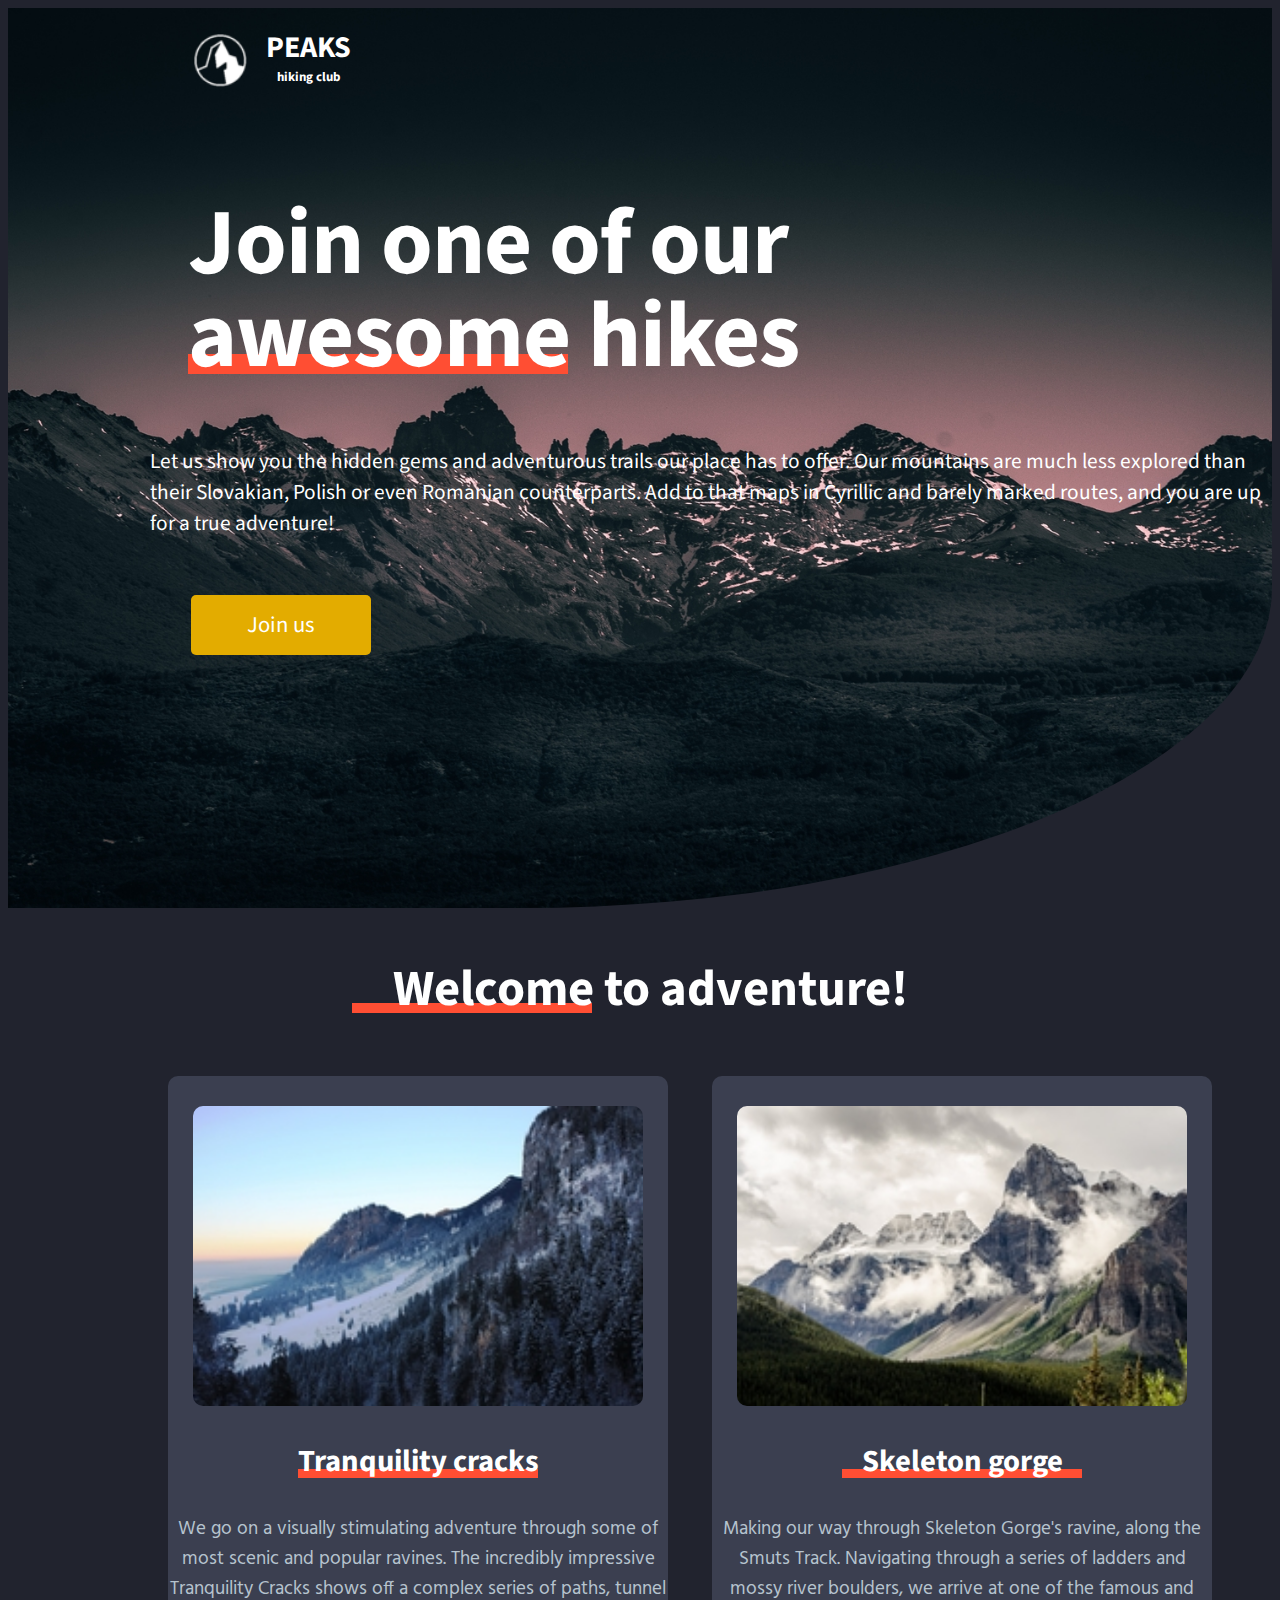
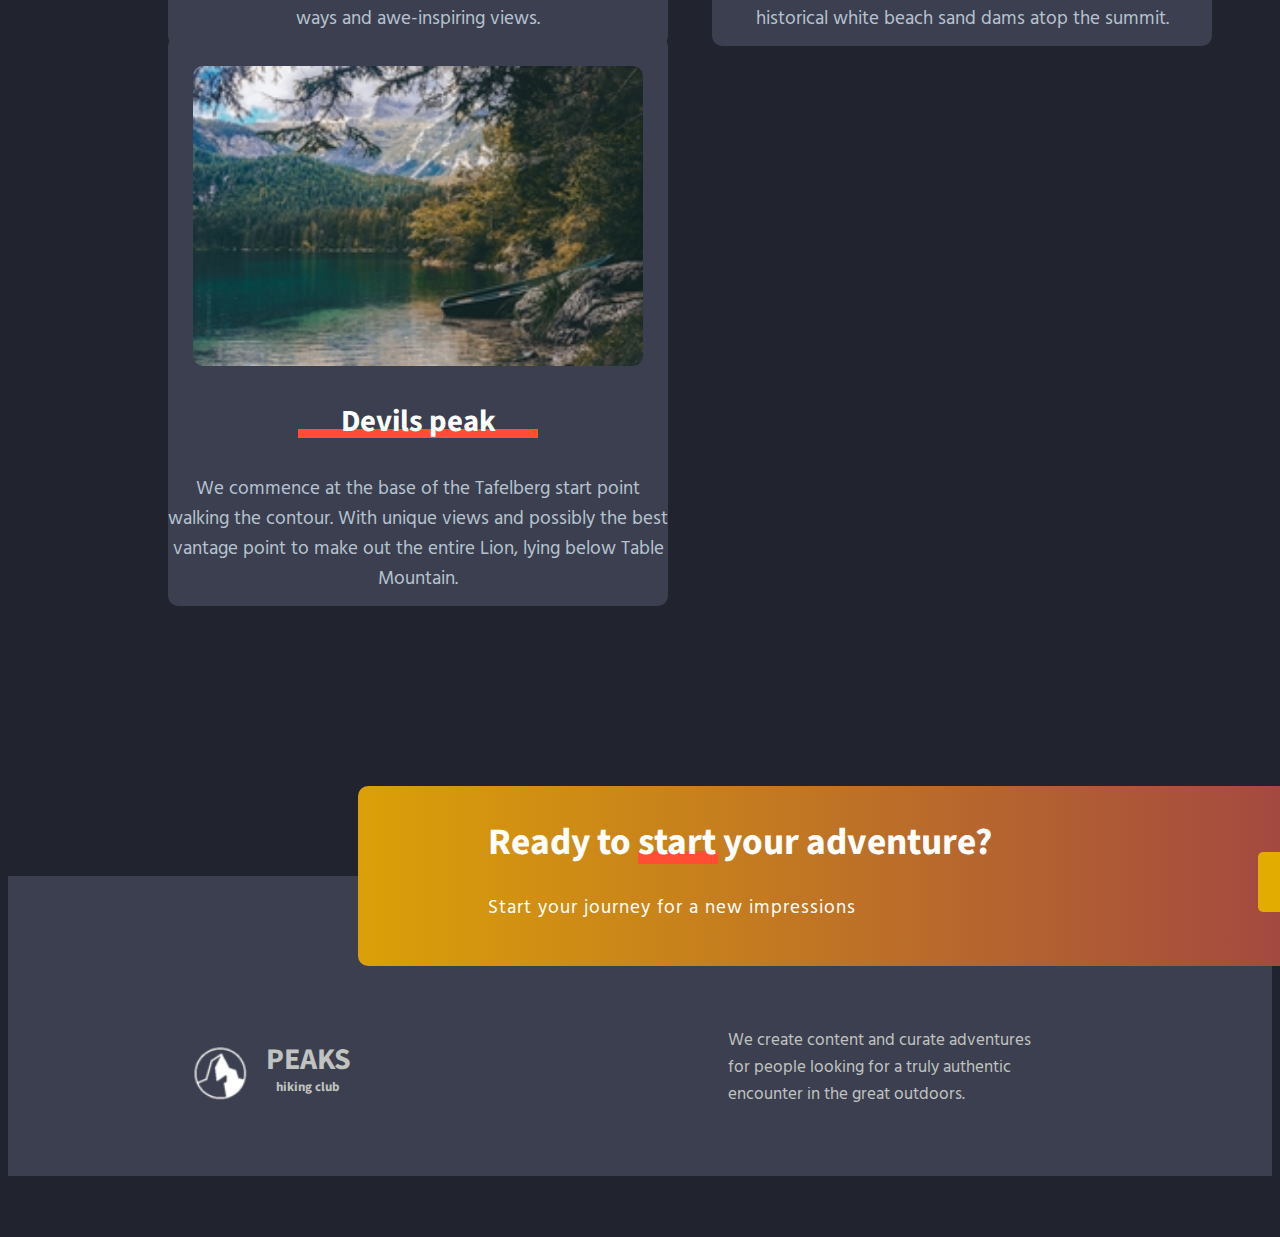
==== FL11_HW3/homework/index.html @ 76aefe90 "Add files via upload" ====
<!DOCTYPE html>
<html lang="en">

  <head>
    <meta charset="UTF-8">
    <meta name="viewport" content="width=device-width, initial-scale=1.0">
    <meta http-equiv="X-UA-Compatible" content="ie=edge">
    <link href="https://fonts.googleapis.com/css?family=Hind:400,600%7CSource+Sans+Pro:400,600,700%7CFresca" rel="stylesheet"/>

    <!-- Styles should be switched here: -->

    <link rel="stylesheet" type="text/css" href="css/style1.css">
    <link rel="stylesheet" type="text/css" href="css/style2.css">
<!--     <link rel="stylesheet" type="text/css" href="css/style2.css">-->

    <title>PEAKS hiking club</title>
  </head>

  <body>
    <header class="header">
      <div class="header-wrap">
        <div class="landing-logo">
          <img src="img/m-logo.png" alt="logo" />
          <p>PEAKS<span>hiking club</span></p>
        </div>
        <p class="header_heading">
          Join one of our
          awesome hikes
        </p>
        <p class="header_text">
          Let us show you the hidden gems and adventurous trails our place has to offer.
          Our mountains are much less explored than their Slovakian,
          Polish or even Romanian counterparts. Add to that maps in Cyrillic and barely marked routes,
          and you are up for a true adventure!
        </p>
        <button class="header_button">Join us</button>
      </div>
    </header>
    <main class="section">
      <p class="section_text">
        Welcome to adventure!
      </p>
      <div class="section_card_wrap">
        <div class="section_card">
          <img class="section_card_img"
               src="img/m-1.jpg"
               alt="experts"/>
          <p class="section_card_heading" id="text">
            Tranquility cracks
            <span class="section_card_underline"></span>
          </p>
          <p class="section_card_text">
            We go on a visually stimulating adventure through some of most scenic and popular ravines.
            The incredibly impressive Tranquility Cracks shows off a complex series of paths, tunnel ways and awe-inspiring views.
          </p>
        </div>
        <div class="section_card">
          <img class="section_card_img"
               src="img/m-2.jpg"
               alt="content formats"/>
          <p class="section_card_heading">
            Skeleton gorge
            <span class="section_card_underline"></span>
          </p>
          <p class="section_card_text">
            Making our way through Skeleton Gorge's ravine, along the Smuts Track.
            Navigating through a series of ladders and mossy river boulders, we arrive at one of the famous and historical white beach sand dams atop the summit.
          </p>
        </div>
        <div class="section_card">
          <img class="section_card_img"
               src="img/m-3.jpg"
               alt="certificate"/>
          <p class="section_card_heading">
            Devils peak
            <span class="section_card_underline"></span>
          </p>
          <p class="section_card_text">
            We commence at the base of the Tafelberg start point walking the contour.
            With unique views and possibly the best vantage point to make out the entire Lion, lying below Table Mountain.
          </p>
        </div>
      </div>
      <div class="section_banner">
        <div class="section_banner_text_wrap">
          <p class="section_banner_heading">
            Ready to <span class="under2"></span>start your adventure?
          </p>
          <p class="section_banner_text">
            Start your journey for a new impressions
          </p>
        </div>
        <button class="section_banner_button">Join us</button>
      </div>
    </main>
    <footer class="footer">
      <div class="footer-wrap">
        <div class="footer_logo landing-logo">
          <img src="img/m-logo.png" alt="logo" />
          <p>PEAKS<span>hiking club</span></p>
        </div>
        <p class="footer_text">
          We create content  and curate adventures for  people looking for a truly authentic encounter in the great outdoors.
        </p>
        <span class="footer-cr">
          &copy; 2019 by PEAKS hiking club
        </span>
      </div>
    </footer>
  </body>

</html>
---- FL11_HW3/homework/css/style1.css ----
.header {
  background-image: url("../img/m-h-day.jpg");
  background-size: cover;
  border-bottom-right-radius: 750px 320px;
  height: 900px; }
  .header .header-wrap .landing-logo {
    margin-left: 185px; }
    .header .header-wrap .landing-logo img {
      width: 55px;
      height: 55px;
      float: left;
      margin-top: 25px; }
    .header .header-wrap .landing-logo p {
      display: inline;
      font-size: 30px;
      font-weight: bold;
      margin: 3px 10px 2px 18px;
      line-height: 80px;
      font-family: Source Sans Pro, sans-serif;
      color: black; }
      .header .header-wrap .landing-logo p span {
        display: block;
        margin-left: 84px;
        margin-top: -51px;
        font-size: 13px; }
  .header .header-wrap p.header_heading {
    font-family: Source Sans Pro, sans-serif;
    font-weight: bold;
    font-size: 70pt;
    margin-top: 0px;
    margin-left: 180px;
    letter-spacing: -1px;
    line-height: 1;
    position: relative;
    z-index: 1;
    color: black;
    max-width: 900px;
    margin-bottom: 200px; }
    .header .header-wrap p.header_heading:after {
      content: "";
      display: block;
      width: 380px;
      height: 20px;
      background-color: #14a0c7;
      position: absolute;
      bottom: 10px;
      z-index: -1;
      margin-left: 0px; }
  .header .header-wrap p.header_text {
    font-family: Source Sans Pro, sans-serif;
    font-size: 16pt;
    margin-left: 142px;
    margin-top: -138px;
    color: black; }
  .header .header-wrap .header_button {
    width: 180px;
    height: 60px;
    margin-left: 183px;
    margin-top: 35px;
    border-radius: 5px;
    background-color: #699900;
    color: white;
    font-family: Source Sans Pro, sans-serif;
    font-size: 17pt;
    border: none; }

body {
  background-color: white; }

p.section_text {
  text-align: center;
  font-family: Source Sans Pro, sans-serif;
  font-size: 38pt;
  font-weight: bold;
  margin-left: 20px;
  margin-top: 45px;
  position: relative;
  z-index: 1;
  color: black; }
  p.section_text:before {
    content: "";
    position: absolute;
    width: 240px;
    height: 10px;
    background-color: #14a0c7;
    bottom: 12px;
    right: 680px;
    z-index: -1; }

.section_card_wrap {
  overflow: hidden; }
  .section_card_wrap .section_card {
    display: inline-block;
    width: 500px;
    height: 570px;
    text-align: center;
    margin-left: 160px;
    margin-right: -120px;
    background-color: #21232e;
    margin-top: 0;
    border-radius: 10px; }
    .section_card_wrap .section_card .section_card_text {
      color: #b6c3ce; }
    .section_card_wrap .section_card img {
      width: 450px;
      height: 300px;
      margin-top: 30px;
      border-radius: 10px; }
    .section_card_wrap .section_card .section_card_heading {
      color: white;
      font-family: Source Sans Pro, sans-serif;
      font-size: 23pt;
      font-weight: bold;
      position: relative;
      z-index: 1;
      margin-left: auto;
      margin-right: auto; }
      .section_card_wrap .section_card .section_card_heading:after {
        content: "";
        display: block;
        width: 240px;
        margin-left: 130px;
        height: 9px;
        background-color: #14a0c7;
        position: absolute;
        bottom: 5px;
        z-index: -1; }
    .section_card_wrap .section_card .section_card_text {
      font-family: Hind, sans-serif;
      font-size: 14pt; }
  .section_card_wrap .section_card:nth-child(3) {
    margin-top: -10px; }

.section_banner {
  position: relative;
  background-color: #14a0c7;
  width: 1200px;
  height: 180px;
  margin-left: 350px;
  margin-top: 180px;
  border-radius: 10px;
  background: linear-gradient(to right, #65950e, #2d5bd8); }
  .section_banner .section_banner_text_wrap .section_banner_heading {
    font-family: Source Sans Pro, sans-serif;
    font-size: 28pt;
    font-weight: bold;
    margin-left: 130px;
    padding-top: 30px;
    z-index: 1;
    position: relative;
    color: black; }
    .section_banner .section_banner_text_wrap .section_banner_heading:after {
      content: "";
      display: block;
      width: 80px;
      left: 150px;
      height: 13px;
      background-color: #14a0c7;
      position: absolute;
      bottom: 5px;
      z-index: -1; }
  .section_banner .section_banner_text_wrap .section_banner_text {
    color: white;
    font-size: 14pt;
    font-family: Hind, sans-serif;
    margin-left: 130px;
    margin-top: -13px;
    letter-spacing: 1px; }
  .section_banner .section_banner_button {
    position: absolute;
    width: 175px;
    height: 60px;
    margin-left: 900px;
    margin-top: -90px;
    border-radius: 5px;
    background-color: #699900;
    color: white;
    font-family: Source Sans Pro, sans-serif;
    font-size: 17pt;
    border: none; }

.footer .footer-wrap {
  background-color: #21232e;
  height: 300px;
  margin-top: -90px; }
  .footer .footer-wrap .footer_logo.landing-logo img {
    width: 55px;
    height: 55px;
    margin-left: 185px;
    margin-top: 170px; }
  .footer .footer-wrap .footer_logo.landing-logo p {
    position: absolute;
    display: inline;
    font-size: 30px;
    font-weight: bold;
    margin: 144px 10px 2px 18px;
    font-family: Source Sans Pro, sans-serif;
    color: #c0c3bf;
    line-height: 80px; }
    .footer .footer-wrap .footer_logo.landing-logo p span {
      display: block;
      color: #c0c3bf;
      margin-left: 10px;
      margin-top: -53px;
      font-size: 13px; }
.footer .footer_text {
  color: #c0c3bf;
  text-align: left;
  width: 320px;
  font-family: Hind, sans-serif;
  font-size: 13pt;
  margin-left: 720px;
  margin-top: -78px; }
.footer .footer-cr {
  position: absolute;
  color: #c0c3bf;
  text-align: left;
  margin-left: 1480px;
  font-family: Hind, sans-serif;
  font-size: 14pt;
  margin-top: -68px;
  letter-spacing: 1px; }
---- FL11_HW3/homework/css/style2.css ----
.header {
  background-image: url("../img/m-h-night.jpg");
  background-size: cover;
  border-bottom-right-radius: 750px 320px;
  height: 900px; }
  .header .header-wrap .landing-logo {
    margin-left: 185px; }
    .header .header-wrap .landing-logo img {
      width: 55px;
      height: 55px;
      float: left;
      margin-top: 25px; }
    .header .header-wrap .landing-logo p {
      display: inline;
      font-size: 30px;
      font-weight: bold;
      margin: 3px 10px 2px 18px;
      line-height: 80px;
      font-family: Source Sans Pro, sans-serif;
      color: white; }
      .header .header-wrap .landing-logo p span {
        display: block;
        margin-left: 84px;
        margin-top: -51px;
        font-size: 13px; }
  .header .header-wrap p.header_heading {
    font-family: Source Sans Pro, sans-serif;
    font-weight: bold;
    font-size: 70pt;
    margin-top: 0px;
    margin-left: 180px;
    letter-spacing: -1px;
    line-height: 1;
    position: relative;
    z-index: 1;
    color: white;
    max-width: 900px;
    margin-bottom: 200px; }
    .header .header-wrap p.header_heading:after {
      content: "";
      display: block;
      width: 380px;
      height: 20px;
      background-color: #ff4e33;
      position: absolute;
      bottom: 10px;
      z-index: -1;
      margin-left: 0px; }
  .header .header-wrap p.header_text {
    font-family: Source Sans Pro, sans-serif;
    font-size: 16pt;
    margin-left: 142px;
    margin-top: -138px;
    color: white; }
  .header .header-wrap .header_button {
    width: 180px;
    height: 60px;
    margin-left: 183px;
    margin-top: 35px;
    border-radius: 5px;
    background-color: #e3ac00;
    color: white;
    font-family: Source Sans Pro, sans-serif;
    font-size: 17pt;
    border: none; }

body {
  background-color: #21232e; }

p.section_text {
  text-align: center;
  font-family: Source Sans Pro, sans-serif;
  font-size: 38pt;
  font-weight: bold;
  margin-left: 20px;
  margin-top: 45px;
  position: relative;
  z-index: 1;
  color: white; }
  p.section_text:before {
    content: "";
    position: absolute;
    width: 240px;
    height: 10px;
    background-color: #ff4e33;
    bottom: 12px;
    right: 680px;
    z-index: -1; }

.section_card_wrap {
  overflow: hidden; }
  .section_card_wrap .section_card {
    display: inline-block;
    width: 500px;
    height: 570px;
    text-align: center;
    margin-left: 160px;
    margin-right: -120px;
    background-color: #3b3f50;
    margin-top: 0;
    border-radius: 10px; }
    .section_card_wrap .section_card .section_card_text {
      color: #b6c3ce; }
    .section_card_wrap .section_card img {
      width: 450px;
      height: 300px;
      margin-top: 30px;
      border-radius: 10px; }
    .section_card_wrap .section_card .section_card_heading {
      color: white;
      font-family: Source Sans Pro, sans-serif;
      font-size: 23pt;
      font-weight: bold;
      position: relative;
      z-index: 1;
      margin-left: auto;
      margin-right: auto; }
      .section_card_wrap .section_card .section_card_heading:after {
        content: "";
        display: block;
        width: 240px;
        margin-left: 130px;
        height: 9px;
        background-color: #ff4e33;
        position: absolute;
        bottom: 5px;
        z-index: -1; }
    .section_card_wrap .section_card .section_card_text {
      font-family: Hind, sans-serif;
      font-size: 14pt; }
  .section_card_wrap .section_card:nth-child(3) {
    margin-top: -10px; }

.section_banner {
  position: relative;
  background-color: #ff4e33;
  width: 1200px;
  height: 180px;
  margin-left: 350px;
  margin-top: 180px;
  border-radius: 10px;
  background: linear-gradient(to right, #dba008, #942f51); }
  .section_banner .section_banner_text_wrap .section_banner_heading {
    font-family: Source Sans Pro, sans-serif;
    font-size: 28pt;
    font-weight: bold;
    margin-left: 130px;
    padding-top: 30px;
    z-index: 1;
    position: relative;
    color: white; }
    .section_banner .section_banner_text_wrap .section_banner_heading:after {
      content: "";
      display: block;
      width: 80px;
      left: 150px;
      height: 13px;
      background-color: #ff4e33;
      position: absolute;
      bottom: 5px;
      z-index: -1; }
  .section_banner .section_banner_text_wrap .section_banner_text {
    color: white;
    font-size: 14pt;
    font-family: Hind, sans-serif;
    margin-left: 130px;
    margin-top: -13px;
    letter-spacing: 1px; }
  .section_banner .section_banner_button {
    position: absolute;
    width: 175px;
    height: 60px;
    margin-left: 900px;
    margin-top: -90px;
    border-radius: 5px;
    background-color: #e3ac00;
    color: white;
    font-family: Source Sans Pro, sans-serif;
    font-size: 17pt;
    border: none; }

.footer .footer-wrap {
  background-color: #3b3f50;
  height: 300px;
  margin-top: -90px; }
  .footer .footer-wrap .footer_logo.landing-logo img {
    width: 55px;
    height: 55px;
    margin-left: 185px;
    margin-top: 170px; }
  .footer .footer-wrap .footer_logo.landing-logo p {
    position: absolute;
    display: inline;
    font-size: 30px;
    font-weight: bold;
    margin: 144px 10px 2px 18px;
    font-family: Source Sans Pro, sans-serif;
    color: #c0c3bf;
    line-height: 80px; }
    .footer .footer-wrap .footer_logo.landing-logo p span {
      display: block;
      color: #c0c3bf;
      margin-left: 10px;
      margin-top: -53px;
      font-size: 13px; }
.footer .footer_text {
  color: #c0c3bf;
  text-align: left;
  width: 320px;
  font-family: Hind, sans-serif;
  font-size: 13pt;
  margin-left: 720px;
  margin-top: -78px; }
.footer .footer-cr {
  position: absolute;
  color: #c0c3bf;
  text-align: left;
  margin-left: 1480px;
  font-family: Hind, sans-serif;
  font-size: 14pt;
  margin-top: -68px;
  letter-spacing: 1px; }
---- FL11_HW3/homework/css/style2.css ----
.header {
  background-image: url("../img/m-h-night.jpg");
  background-size: cover;
  border-bottom-right-radius: 750px 320px;
  height: 900px; }
  .header .header-wrap .landing-logo {
    margin-left: 185px; }
    .header .header-wrap .landing-logo img {
      width: 55px;
      height: 55px;
      float: left;
      margin-top: 25px; }
    .header .header-wrap .landing-logo p {
      display: inline;
      font-size: 30px;
      font-weight: bold;
      margin: 3px 10px 2px 18px;
      line-height: 80px;
      font-family: Source Sans Pro, sans-serif;
      color: white; }
      .header .header-wrap .landing-logo p span {
        display: block;
        margin-left: 84px;
        margin-top: -51px;
        font-size: 13px; }
  .header .header-wrap p.header_heading {
    font-family: Source Sans Pro, sans-serif;
    font-weight: bold;
    font-size: 70pt;
    margin-top: 0px;
    margin-left: 180px;
    letter-spacing: -1px;
    line-height: 1;
    position: relative;
    z-index: 1;
    color: white;
    max-width: 900px;
    margin-bottom: 200px; }
    .header .header-wrap p.header_heading:after {
      content: "";
      display: block;
      width: 380px;
      height: 20px;
      background-color: #ff4e33;
      position: absolute;
      bottom: 10px;
      z-index: -1;
      margin-left: 0px; }
  .header .header-wrap p.header_text {
    font-family: Source Sans Pro, sans-serif;
    font-size: 16pt;
    margin-left: 142px;
    margin-top: -138px;
    color: white; }
  .header .header-wrap .header_button {
    width: 180px;
    height: 60px;
    margin-left: 183px;
    margin-top: 35px;
    border-radius: 5px;
    background-color: #e3ac00;
    color: white;
    font-family: Source Sans Pro, sans-serif;
    font-size: 17pt;
    border: none; }

body {
  background-color: #21232e; }

p.section_text {
  text-align: center;
  font-family: Source Sans Pro, sans-serif;
  font-size: 38pt;
  font-weight: bold;
  margin-left: 20px;
  margin-top: 45px;
  position: relative;
  z-index: 1;
  color: white; }
  p.section_text:before {
    content: "";
    position: absolute;
    width: 240px;
    height: 10px;
    background-color: #ff4e33;
    bottom: 12px;
    right: 680px;
    z-index: -1; }

.section_card_wrap {
  overflow: hidden; }
  .section_card_wrap .section_card {
    display: inline-block;
    width: 500px;
    height: 570px;
    text-align: center;
    margin-left: 160px;
    margin-right: -120px;
    background-color: #3b3f50;
    margin-top: 0;
    border-radius: 10px; }
    .section_card_wrap .section_card .section_card_text {
      color: #b6c3ce; }
    .section_card_wrap .section_card img {
      width: 450px;
      height: 300px;
      margin-top: 30px;
      border-radius: 10px; }
    .section_card_wrap .section_card .section_card_heading {
      color: white;
      font-family: Source Sans Pro, sans-serif;
      font-size: 23pt;
      font-weight: bold;
      position: relative;
      z-index: 1;
      margin-left: auto;
      margin-right: auto; }
      .section_card_wrap .section_card .section_card_heading:after {
        content: "";
        display: block;
        width: 240px;
        margin-left: 130px;
        height: 9px;
        background-color: #ff4e33;
        position: absolute;
        bottom: 5px;
        z-index: -1; }
    .section_card_wrap .section_card .section_card_text {
      font-family: Hind, sans-serif;
      font-size: 14pt; }
  .section_card_wrap .section_card:nth-child(3) {
    margin-top: -10px; }

.section_banner {
  position: relative;
  background-color: #ff4e33;
  width: 1200px;
  height: 180px;
  margin-left: 350px;
  margin-top: 180px;
  border-radius: 10px;
  background: linear-gradient(to right, #dba008, #942f51); }
  .section_banner .section_banner_text_wrap .section_banner_heading {
    font-family: Source Sans Pro, sans-serif;
    font-size: 28pt;
    font-weight: bold;
    margin-left: 130px;
    padding-top: 30px;
    z-index: 1;
    position: relative;
    color: white; }
    .section_banner .section_banner_text_wrap .section_banner_heading:after {
      content: "";
      display: block;
      width: 80px;
      left: 150px;
      height: 13px;
      background-color: #ff4e33;
      position: absolute;
      bottom: 5px;
      z-index: -1; }
  .section_banner .section_banner_text_wrap .section_banner_text {
    color: white;
    font-size: 14pt;
    font-family: Hind, sans-serif;
    margin-left: 130px;
    margin-top: -13px;
    letter-spacing: 1px; }
  .section_banner .section_banner_button {
    position: absolute;
    width: 175px;
    height: 60px;
    margin-left: 900px;
    margin-top: -90px;
    border-radius: 5px;
    background-color: #e3ac00;
    color: white;
    font-family: Source Sans Pro, sans-serif;
    font-size: 17pt;
    border: none; }

.footer .footer-wrap {
  background-color: #3b3f50;
  height: 300px;
  margin-top: -90px; }
  .footer .footer-wrap .footer_logo.landing-logo img {
    width: 55px;
    height: 55px;
    margin-left: 185px;
    margin-top: 170px; }
  .footer .footer-wrap .footer_logo.landing-logo p {
    position: absolute;
    display: inline;
    font-size: 30px;
    font-weight: bold;
    margin: 144px 10px 2px 18px;
    font-family: Source Sans Pro, sans-serif;
    color: #c0c3bf;
    line-height: 80px; }
    .footer .footer-wrap .footer_logo.landing-logo p span {
      display: block;
      color: #c0c3bf;
      margin-left: 10px;
      margin-top: -53px;
      font-size: 13px; }
.footer .footer_text {
  color: #c0c3bf;
  text-align: left;
  width: 320px;
  font-family: Hind, sans-serif;
  font-size: 13pt;
  margin-left: 720px;
  margin-top: -78px; }
.footer .footer-cr {
  position: absolute;
  color: #c0c3bf;
  text-align: left;
  margin-left: 1480px;
  font-family: Hind, sans-serif;
  font-size: 14pt;
  margin-top: -68px;
  letter-spacing: 1px; }
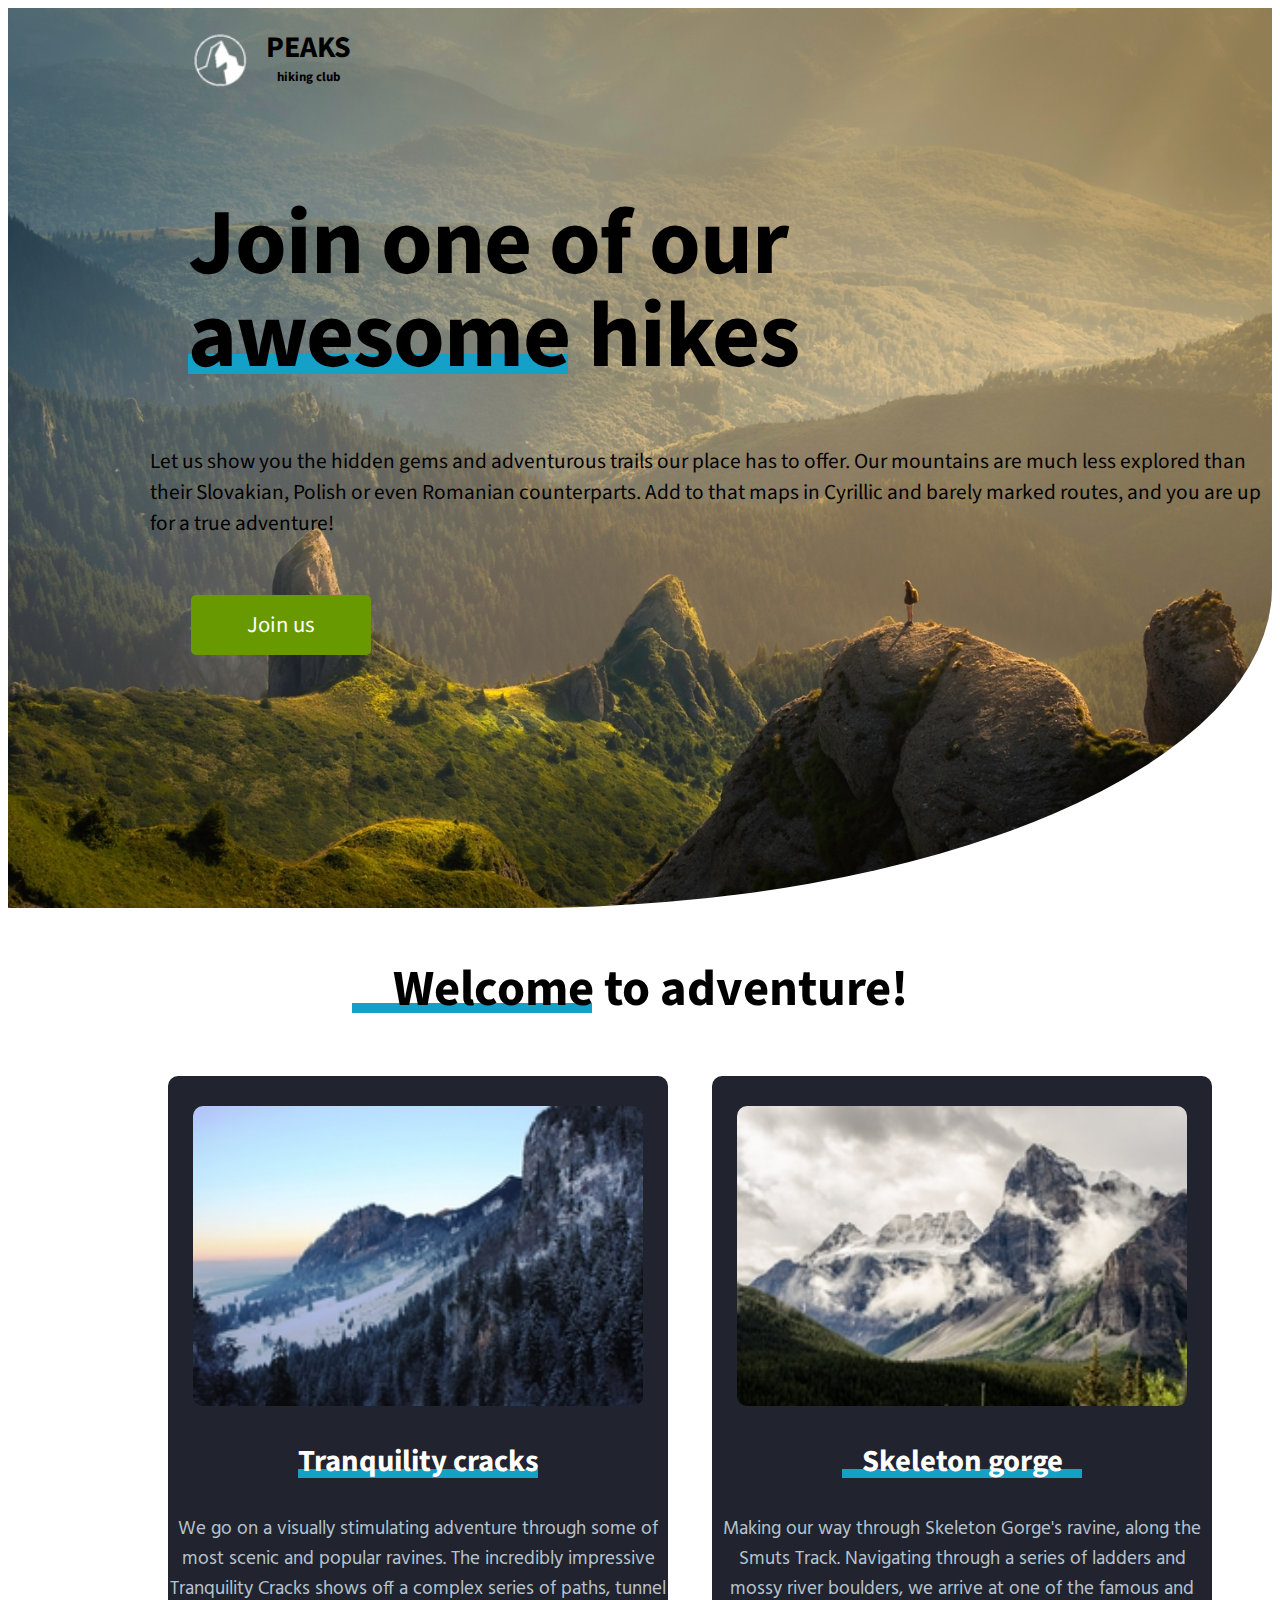
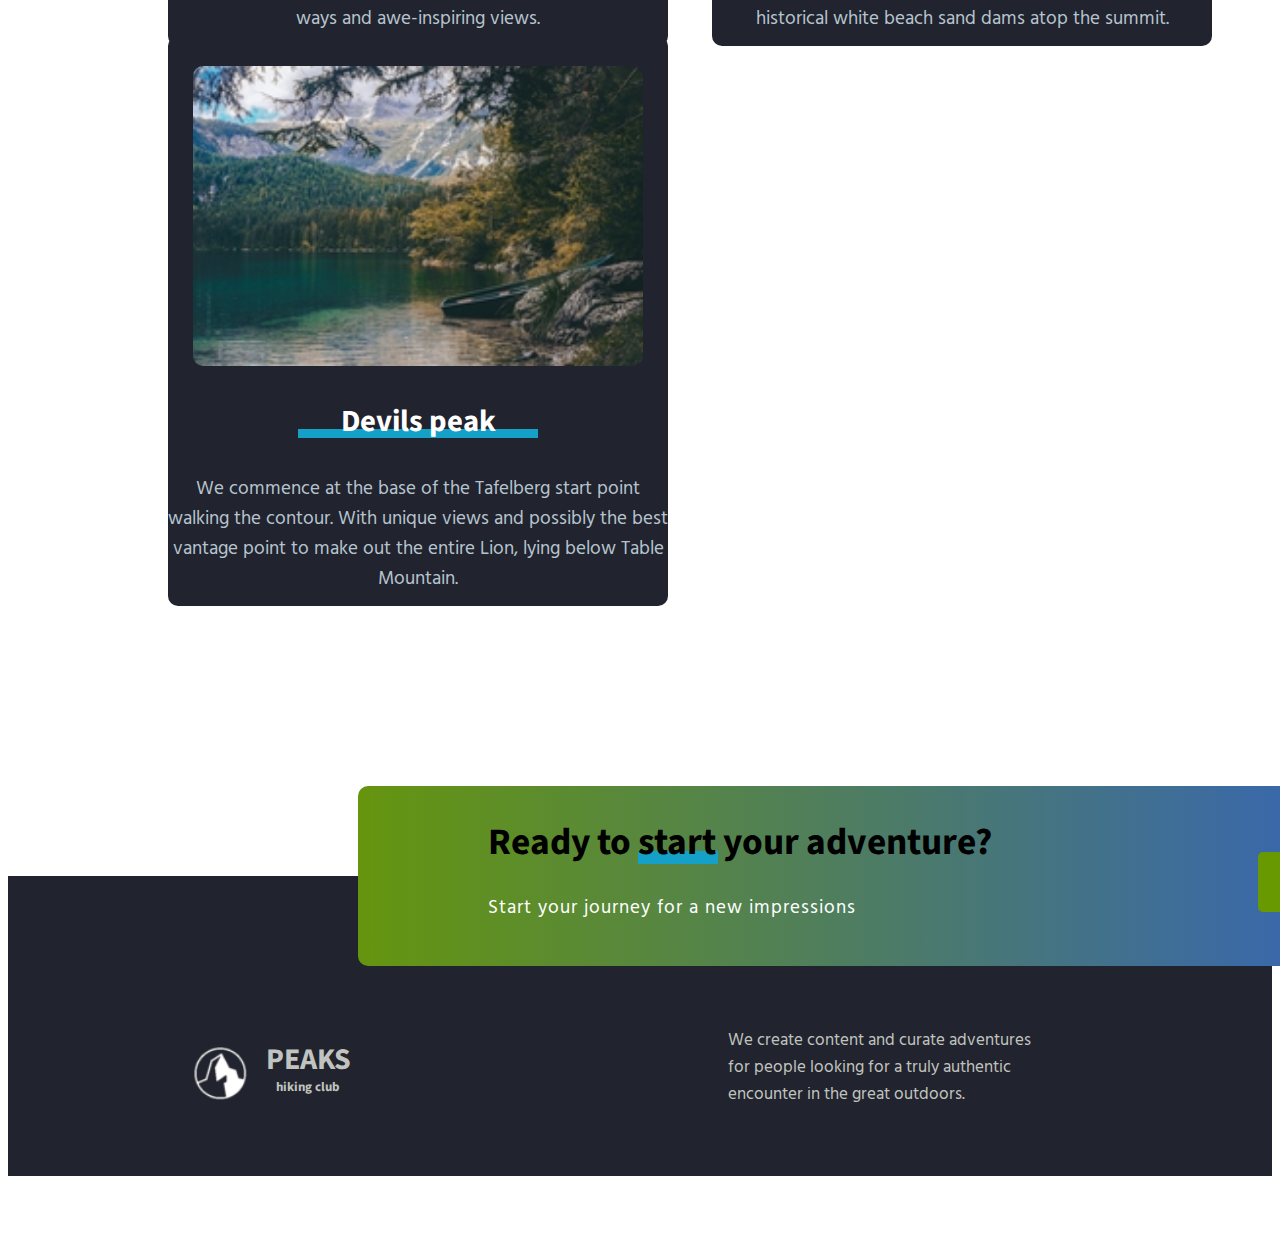
==== commit 2b4d7de9: "Add files via upload" ====
--- a/FL11_HW3/homework/index.html
+++ b/FL11_HW3/homework/index.html
@@ -10,8 +10,7 @@
     <!-- Styles should be switched here: -->
 
     <link rel="stylesheet" type="text/css" href="css/style1.css">
-    <link rel="stylesheet" type="text/css" href="css/style2.css">
-<!--     <link rel="stylesheet" type="text/css" href="css/style2.css">-->
+    <!-- <link rel="stylesheet" type="text/css" href="css/style2.css"> -->
 
     <title>PEAKS hiking club</title>
   </head>
